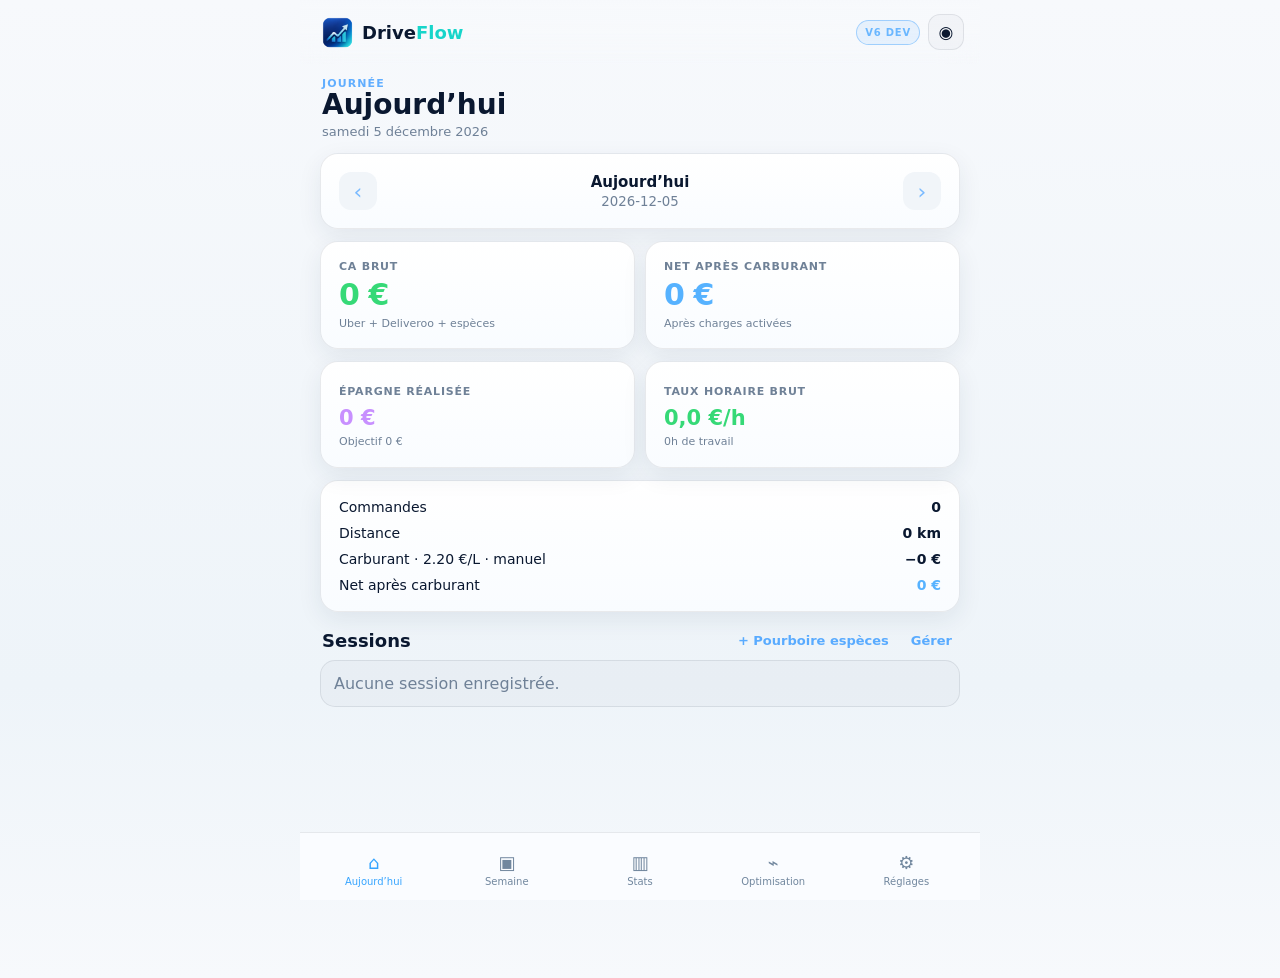
==== v6/index.html @ c8319aa7 "Wire V6 fuel source UI" ====
<!doctype html>
<html lang="fr">
<head>
  <meta charset="utf-8">
  <meta name="viewport" content="width=device-width,initial-scale=1,viewport-fit=cover">
  <meta name="theme-color" content="#07111f">
  <meta name="apple-mobile-web-app-capable" content="yes">
  <meta name="apple-mobile-web-app-status-bar-style" content="black-translucent">
  <meta name="apple-mobile-web-app-title" content="DriveFlow V6">
  <link rel="manifest" href="driveflow-v6.webmanifest">
  <link rel="apple-touch-icon" href="../driveflow-icon-180.png">
  <link rel="stylesheet" href="driveflow-v6-styles.css?v=6.0.0-dev1">
  <link rel="stylesheet" href="driveflow-v6-light.css?v=6.0.0-dev1">
  <title>DriveFlow V6</title>
</head>
<body>
  <div id="splash" class="splash">
    <img src="../driveflow-icon-192.png" alt="">
    <strong>Drive<span>Flow</span></strong>
    <small>V6 · Intelligence locale</small>
  </div>

  <div class="app-shell">
    <header class="app-header">
      <button id="brandHome" class="brand" aria-label="Aujourd'hui">
        <img src="../driveflow-icon-192.png" alt="">
        <span>Drive<strong>Flow</strong></span>
      </button>
      <div class="header-actions">
        <span id="devBadge" class="dev-badge">V6 DEV</span>
        <button id="privacyBtn" class="icon-button" aria-label="Masquer les montants">◉</button>
      </div>
    </header>

    <main>
      <section id="todayView" class="view active" data-view="today"></section>
      <section id="weekView" class="view" data-view="week"></section>
      <section id="statsView" class="view" data-view="stats"></section>
      <section id="optimizationView" class="view" data-view="optimization"></section>
      <section id="settingsView" class="view" data-view="settings"></section>
    </main>

    <nav class="bottom-nav" aria-label="Navigation principale">
      <button class="active" data-nav="today"><span>⌂</span><small>Aujourd’hui</small></button>
      <button data-nav="week"><span>▣</span><small>Semaine</small></button>
      <button data-nav="stats"><span>▥</span><small>Stats</small></button>
      <button data-nav="optimization"><span>⌁</span><small>Optimisation</small></button>
      <button data-nav="settings"><span>⚙</span><small>Réglages</small></button>
    </nav>
  </div>

  <div id="sheetBackdrop" class="sheet-backdrop" hidden></div>
  <section id="sheet" class="sheet" hidden aria-modal="true" role="dialog">
    <div class="sheet-handle"></div>
    <div id="sheetContent"></div>
  </section>
  <div id="toast" class="toast" hidden></div>

  <script src="driveflow-v6-core.js?v=6.0.0-dev1"></script>
  <script src="driveflow-v6-migration.js?v=6.0.0-dev1"></script>
  <script src="driveflow-v6-weather.js?v=6.0.0-dev1"></script>
  <script src="driveflow-v6-intelligence.js?v=6.0.0-dev1"></script>
  <script src="driveflow-v6-planner.js?v=6.0.0-dev1"></script>
  <script src="driveflow-v6-backtest.js?v=6.0.0-dev1"></script>
  <script src="driveflow-v6-io.js?v=6.0.0-dev1"></script>
  <script src="driveflow-v6-data.js?v=6.0.0-dev1"></script>
  <script src="driveflow-v6-persistence.js?v=6.0.0-dev1"></script>
  <script src="driveflow-v6-fuel.js?v=6.0.0-dev1"></script>
  <script src="driveflow-v6-data-integrity.js?v=6.0.0-dev1"></script>
  <script src="driveflow-v6-weather-validation.js?v=6.0.0-dev1"></script>
  <script src="driveflow-v6-app.js?v=6.0.0-dev1"></script>
  <script src="driveflow-v6-ui-guards.js?v=6.0.0-dev1"></script>
  <script src="driveflow-v6-write-ui.js?v=6.0.0-dev1"></script>
  <script src="driveflow-v6-classifier-ui.js?v=6.0.0-dev1"></script>
  <script src="driveflow-v6-analytics-ui.js?v=6.0.0-dev1"></script>
  <script src="driveflow-v6-fuel-ui.js?v=6.0.0-dev1"></script>
</body>
</html>
---- v6/driveflow-v6-styles.css ----
:root{color-scheme:dark;--bg:#07111f;--bg2:#0a1626;--card:#0e1b2c;--card2:#122238;--line:rgba(255,255,255,.08);--text:#f7fbff;--muted:#8fa3ba;--blue:#1d8fff;--green:#36d977;--purple:#b56cff;--amber:#ffb74a;--red:#ff6a72;--shadow:0 10px 30px rgba(0,0,0,.24);--radius:18px;--safe-bottom:env(safe-area-inset-bottom,0px)}
*{box-sizing:border-box;-webkit-tap-highlight-color:transparent}html,body{margin:0;min-height:100%;background:linear-gradient(180deg,#07111f,#081321 60%,#07101c);color:var(--text);font-family:-apple-system,BlinkMacSystemFont,"SF Pro Display","SF Pro Text",Inter,system-ui,sans-serif;overscroll-behavior:none;touch-action:pan-x pan-y}button,input,select{font:inherit;color:inherit}button{border:0;background:none}body{padding:env(safe-area-inset-top,0) 0 calc(78px + var(--safe-bottom));overflow-x:hidden}.app-shell{width:min(100%,680px);margin:0 auto;min-height:100vh}.app-header{height:64px;padding:10px 16px;display:flex;align-items:center;justify-content:space-between;position:sticky;top:0;z-index:20;background:linear-gradient(180deg,rgba(7,17,31,.98),rgba(7,17,31,.9),rgba(7,17,31,0));backdrop-filter:blur(18px)}.brand{display:flex;align-items:center;gap:9px;color:#fff;font-weight:800;font-size:18px}.brand img{width:31px;height:31px;border-radius:8px}.brand strong{color:#17d5ca}.header-actions{display:flex;align-items:center;gap:8px}.dev-badge{font-size:10px;font-weight:800;letter-spacing:.08em;color:#6ab7ff;border:1px solid rgba(29,143,255,.35);background:rgba(29,143,255,.08);border-radius:999px;padding:6px 8px}.icon-button{width:36px;height:36px;border-radius:12px;border:1px solid var(--line);background:rgba(255,255,255,.04);font-size:17px}.view{display:none;padding:4px 14px 24px}.view.active{display:block}.page-head{display:flex;align-items:flex-end;justify-content:space-between;margin:4px 2px 14px}.page-head h1{font-size:28px;line-height:1;margin:0 0 5px}.page-head p{margin:0;color:var(--muted);font-size:13px}.eyebrow{font-size:11px;text-transform:uppercase;letter-spacing:.1em;font-weight:800;color:#61aeff}.card{background:linear-gradient(180deg,rgba(18,34,56,.92),rgba(12,27,45,.96));border:1px solid var(--line);border-radius:var(--radius);box-shadow:var(--shadow);padding:15px;margin-bottom:12px}.subtle-card{background:rgba(255,255,255,.025);border:1px solid var(--line);border-radius:15px;padding:13px}.hero-grid,.metric-grid,.two-grid{display:grid;grid-template-columns:1fr 1fr;gap:10px}.hero-metric{min-height:108px;display:flex;flex-direction:column;justify-content:space-between}.label{font-size:11px;text-transform:uppercase;letter-spacing:.07em;color:var(--muted);font-weight:750}.value{font-size:30px;letter-spacing:-.03em;font-weight:850;line-height:1.05}.value.small{font-size:23px}.green{color:var(--green)}.blue{color:#56b2ff}.purple{color:#c890ff}.amber{color:var(--amber)}.muted{color:var(--muted)}.tiny{font-size:11px;color:var(--muted)}.money.hidden-money{filter:blur(8px);user-select:none}.metric-card{min-height:87px}.metric-card strong{display:block;margin-top:7px;font-size:21px}.section-title{display:flex;align-items:center;justify-content:space-between;margin:18px 2px 9px}.section-title h2{font-size:18px;margin:0}.section-title button,.link-button{color:#59abff;font-size:13px;font-weight:650}.row{display:flex;align-items:center;justify-content:space-between;gap:12px}.stack{display:flex;flex-direction:column;gap:4px}.divider{height:1px;background:var(--line);margin:12px 0}.chips{display:flex;gap:7px;overflow-x:auto;padding-bottom:2px;scrollbar-width:none}.chips::-webkit-scrollbar{display:none}.chip{white-space:nowrap;border:1px solid var(--line);background:rgba(255,255,255,.035);color:var(--muted);border-radius:999px;padding:8px 12px;font-size:12px;font-weight:700}.chip.active{background:rgba(29,143,255,.18);border-color:rgba(29,143,255,.65);color:#82c7ff}.segmented{display:grid;grid-auto-flow:column;grid-auto-columns:1fr;gap:3px;background:rgba(0,0,0,.22);border:1px solid var(--line);border-radius:12px;padding:3px}.segmented button{padding:9px 8px;border-radius:9px;color:var(--muted);font-size:12px;font-weight:700}.segmented button.active{background:#166fd0;color:#fff;box-shadow:0 4px 14px rgba(29,143,255,.25)}.date-nav{display:flex;align-items:center;justify-content:space-between}.date-nav button{width:38px;height:38px;border-radius:12px;background:rgba(255,255,255,.04);color:#7abaff;font-size:22px}.date-nav .date-center{flex:1;text-align:center}.date-nav .date-center strong{display:block;font-size:15px}.date-nav .date-center small{color:var(--muted)}.breakdown{display:grid;gap:10px}.breakdown .line{display:flex;justify-content:space-between;align-items:center;font-size:14px}.breakdown .line strong{font-size:14px}.progress{height:8px;border-radius:999px;background:rgba(255,255,255,.07);overflow:hidden}.progress>div{height:100%;border-radius:inherit;background:linear-gradient(90deg,#9b5cff,#d694ff)}.badge{display:inline-flex;align-items:center;gap:5px;border-radius:999px;padding:5px 8px;font-size:10px;font-weight:800}.badge.high{color:#62ee96;background:rgba(54,217,119,.1)}.badge.medium{color:#ffd173;background:rgba(255,183,74,.1)}.badge.low{color:#ff9c75;background:rgba(255,106,114,.1)}.badge.insufficient{color:#9aacc0;background:rgba(143,163,186,.1)}.session-list,.slot-list,.insight-list,.plan-list{display:grid;gap:9px}.session-row,.slot-row,.insight-row,.plan-row{border:1px solid var(--line);background:rgba(255,255,255,.025);border-radius:14px;padding:12px}.session-row .top,.slot-row .top,.plan-row .top{display:flex;justify-content:space-between;align-items:flex-start;gap:10px}.session-row strong,.slot-row strong,.plan-row strong{font-size:15px}.session-row .meta,.slot-row .meta,.plan-row .meta{margin-top:6px;color:var(--muted);font-size:12px;display:flex;gap:9px;flex-wrap:wrap}.big-callout{border:1px solid rgba(29,143,255,.3);background:linear-gradient(135deg,rgba(29,143,255,.14),rgba(75,57,170,.08));border-radius:18px;padding:16px}.big-callout strong{font-size:18px}.big-callout p{color:var(--muted);font-size:13px;line-height:1.45;margin:8px 0 0}.primary{width:100%;background:linear-gradient(180deg,#178cf4,#0f72cf);border:1px solid rgba(255,255,255,.12);border-radius:13px;padding:13px 14px;font-weight:800;box-shadow:0 8px 22px rgba(0,97,200,.22)}.secondary{width:100%;border:1px solid var(--line);background:rgba(255,255,255,.04);border-radius:13px;padding:12px 14px;font-weight:700}.danger{color:#ff8a8f}.field{display:grid;gap:7px;margin-bottom:12px}.field label{font-size:12px;color:var(--muted);font-weight:700}.field input,.field select{width:100%;border:1px solid var(--line);background:#0b1727;border-radius:12px;padding:12px 12px;outline:none}.field input:focus,.field select:focus{border-color:rgba(29,143,255,.7)}.inline-fields{display:grid;grid-template-columns:1fr 1fr;gap:10px}.toggle{appearance:none;width:45px;height:26px;border-radius:999px;background:#344256;position:relative;transition:.2s}.toggle:after{content:"";position:absolute;top:3px;left:3px;width:20px;height:20px;border-radius:50%;background:#fff;transition:.2s}.toggle:checked{background:#1a9c55}.toggle:checked:after{transform:translateX(19px)}.settings-list{overflow:hidden;padding:0}.settings-row{display:flex;align-items:center;justify-content:space-between;gap:12px;padding:14px 15px;border-bottom:1px solid var(--line)}.settings-row:last-child{border-bottom:0}.settings-row .desc{font-size:11px;color:var(--muted);margin-top:3px}.settings-row select,.settings-row input[type=number]{max-width:150px;text-align:right;border:0;background:rgba(255,255,255,.04);padding:8px;border-radius:9px}.weather-strip{display:grid;grid-template-columns:repeat(4,1fr);gap:8px}.weather-day{text-align:center;border:1px solid var(--line);border-radius:12px;padding:9px 4px}.weather-day strong{display:block;font-size:12px}.weather-day span{font-size:19px;display:block;margin:5px}.weather-day small{color:var(--muted);font-size:9px}.heatmap{display:grid;grid-template-columns:42px repeat(4,1fr);gap:4px;font-size:9px}.heatmap .h,.heatmap .d{display:flex;align-items:center;justify-content:center;color:var(--muted);min-height:27px}.heatmap .cell{min-height:30px;border-radius:7px;background:rgba(143,163,186,.12);display:flex;align-items:center;justify-content:center;font-weight:800}.heatmap .c1{background:rgba(255,106,114,.22);color:#ff9b9f}.heatmap .c2{background:rgba(255,183,74,.2);color:#ffd281}.heatmap .c3{background:rgba(54,217,119,.16);color:#75eea4}.heatmap .c4{background:rgba(54,217,119,.3);color:#99ffc0}.mini-chart{height:120px;display:flex;align-items:flex-end;gap:5px;padding-top:15px}.mini-chart .bar{flex:1;min-width:8px;border-radius:6px 6px 2px 2px;background:linear-gradient(180deg,#28df7e,#147f4d);position:relative}.mini-chart .bar.net{background:linear-gradient(180deg,#4db3ff,#1d71bb)}.mini-chart .bar.urssaf{background:linear-gradient(180deg,#cf8cff,#864ac4)}.chart-labels{display:grid;grid-template-columns:repeat(7,1fr);gap:4px;text-align:center;color:var(--muted);font-size:9px;margin-top:5px}.sparkline{height:52px;display:flex;align-items:flex-end;gap:3px}.sparkline i{display:block;flex:1;min-width:2px;border-radius:4px;background:#37d978}.bottom-nav{position:fixed;z-index:30;left:50%;bottom:0;transform:translateX(-50%);width:min(100%,680px);height:calc(68px + var(--safe-bottom));padding:5px 7px var(--safe-bottom);display:grid;grid-template-columns:repeat(5,1fr);background:rgba(7,17,31,.94);border-top:1px solid var(--line);backdrop-filter:blur(22px)}.bottom-nav button{display:flex;flex-direction:column;align-items:center;justify-content:center;color:#71879e;gap:3px}.bottom-nav span{font-size:18px}.bottom-nav small{font-size:9px}.bottom-nav button.active{color:#35a4ff}.sheet-backdrop{position:fixed;inset:0;z-index:60;background:rgba(0,0,0,.5);backdrop-filter:blur(3px)}.sheet{position:fixed;left:50%;bottom:0;z-index:61;width:min(100%,680px);max-height:88vh;overflow:auto;transform:translateX(-50%);background:#0b1727;border:1px solid var(--line);border-bottom:0;border-radius:24px 24px 0 0;padding:8px 16px calc(20px + var(--safe-bottom));box-shadow:0 -20px 50px rgba(0,0,0,.4)}.sheet-handle{width:42px;height:5px;border-radius:999px;background:#45566a;margin:0 auto 14px}.sheet h2{margin:0 0 4px}.sheet .sheet-sub{color:var(--muted);font-size:12px;margin-bottom:16px}.toast{position:fixed;z-index:80;left:50%;bottom:calc(82px + var(--safe-bottom));transform:translateX(-50%);background:#18283c;border:1px solid var(--line);border-radius:999px;padding:10px 15px;box-shadow:var(--shadow);font-size:12px}.splash{position:fixed;inset:0;z-index:100;background:#07111f;display:flex;flex-direction:column;align-items:center;justify-content:center;transition:opacity .28s,visibility .28s}.splash img{width:78px;height:78px;border-radius:20px;box-shadow:0 16px 40px rgba(0,118,255,.28)}.splash strong{font-size:29px;margin-top:14px}.splash strong span{color:#13d1ca}.splash small{color:var(--muted);margin-top:7px}.splash.hide{opacity:0;visibility:hidden;pointer-events:none}@media(min-width:600px){.view{padding-left:20px;padding-right:20px}.card{padding:18px}.bottom-nav small{font-size:10px}}@media(prefers-reduced-motion:reduce){*{scroll-behavior:auto!important;transition:none!important}}
---- v6/driveflow-v6-light.css ----
html.light{color-scheme:light;--bg:#f5f8fc;--bg2:#eef3f8;--card:#ffffff;--card2:#f8fbff;--line:rgba(11,30,52,.09);--text:#0a1830;--muted:#6f8197;--shadow:0 8px 24px rgba(31,55,80,.08)}html.light body{background:linear-gradient(180deg,#f7f9fc,#eef4f9 70%,#f7f9fc);color:var(--text)}html.light .app-header{background:linear-gradient(180deg,rgba(247,249,252,.98),rgba(247,249,252,.92),rgba(247,249,252,0))}html.light .brand{color:#0a1830}html.light .icon-button,html.light .chip,html.light .subtle-card,html.light .session-row,html.light .slot-row,html.light .insight-row,html.light .plan-row{background:rgba(12,34,60,.025)}html.light .card{background:linear-gradient(180deg,rgba(255,255,255,.98),rgba(249,252,255,.98))}html.light .field input,html.light .field select{background:#f5f8fb;color:#10223a}html.light .segmented{background:#edf2f7}html.light .settings-row select,html.light .settings-row input[type=number]{background:#f3f6fa;color:#10223a}html.light .bottom-nav{background:rgba(250,252,255,.94)}html.light .sheet{background:#f9fbfd;color:#0a1830}html.light .sheet-backdrop{background:rgba(9,22,37,.3)}html.light .toast{background:#fff;color:#10223a}html.light .splash{background:#f5f8fc;color:#0a1830}html.light .date-nav button{background:#f1f5f9}
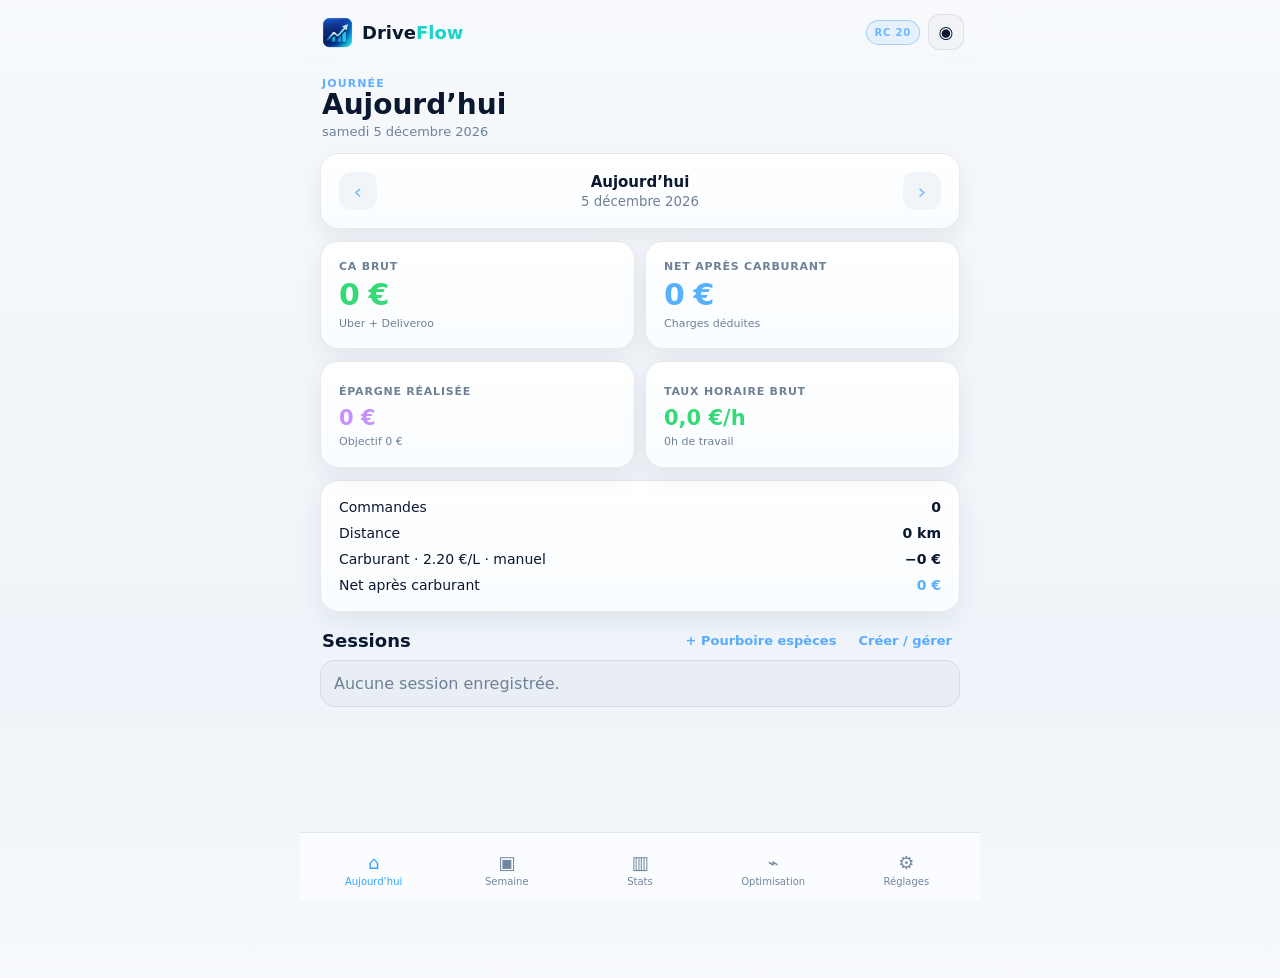
==== commit 444662f4: "Load live review V6 modules" ====
--- a/v6/index.html
+++ b/v6/index.html
@@ -9,8 +9,8 @@
   <meta name="apple-mobile-web-app-title" content="DriveFlow V6">
   <link rel="manifest" href="driveflow-v6.webmanifest">
   <link rel="apple-touch-icon" href="../driveflow-icon-180.png">
-  <link rel="stylesheet" href="driveflow-v6-styles.css?v=6.0.0-dev1">
-  <link rel="stylesheet" href="driveflow-v6-light.css?v=6.0.0-dev1">
+  <link rel="stylesheet" href="driveflow-v6-styles.css?v=6.0.0-dev2">
+  <link rel="stylesheet" href="driveflow-v6-light.css?v=6.0.0-dev2">
   <title>DriveFlow V6</title>
 </head>
 <body>
@@ -27,7 +27,7 @@
         <span>Drive<strong>Flow</strong></span>
       </button>
       <div class="header-actions">
-        <span id="devBadge" class="dev-badge">V6 DEV</span>
+        <span id="devBadge" class="dev-badge">RC 20</span>
         <button id="privacyBtn" class="icon-button" aria-label="Masquer les montants">◉</button>
       </div>
     </header>
@@ -56,23 +56,32 @@
   </section>
   <div id="toast" class="toast" hidden></div>
 
-  <script src="driveflow-v6-core.js?v=6.0.0-dev1"></script>
-  <script src="driveflow-v6-migration.js?v=6.0.0-dev1"></script>
-  <script src="driveflow-v6-weather.js?v=6.0.0-dev1"></script>
-  <script src="driveflow-v6-intelligence.js?v=6.0.0-dev1"></script>
-  <script src="driveflow-v6-planner.js?v=6.0.0-dev1"></script>
-  <script src="driveflow-v6-backtest.js?v=6.0.0-dev1"></script>
-  <script src="driveflow-v6-io.js?v=6.0.0-dev1"></script>
-  <script src="driveflow-v6-data.js?v=6.0.0-dev1"></script>
-  <script src="driveflow-v6-persistence.js?v=6.0.0-dev1"></script>
-  <script src="driveflow-v6-fuel.js?v=6.0.0-dev1"></script>
-  <script src="driveflow-v6-data-integrity.js?v=6.0.0-dev1"></script>
-  <script src="driveflow-v6-weather-validation.js?v=6.0.0-dev1"></script>
-  <script src="driveflow-v6-app.js?v=6.0.0-dev1"></script>
-  <script src="driveflow-v6-ui-guards.js?v=6.0.0-dev1"></script>
-  <script src="driveflow-v6-write-ui.js?v=6.0.0-dev1"></script>
-  <script src="driveflow-v6-classifier-ui.js?v=6.0.0-dev1"></script>
-  <script src="driveflow-v6-analytics-ui.js?v=6.0.0-dev1"></script>
-  <script src="driveflow-v6-fuel-ui.js?v=6.0.0-dev1"></script>
+  <script src="driveflow-v6-core.js?v=6.0.0-dev2"></script>
+  <script src="driveflow-v6-migration.js?v=6.0.0-dev2"></script>
+  <script src="driveflow-v6-weather.js?v=6.0.0-dev2"></script>
+  <script src="driveflow-v6-intelligence.js?v=6.0.0-dev2"></script>
+  <script src="driveflow-v6-planner.js?v=6.0.0-dev2"></script>
+  <script src="driveflow-v6-intelligence-policy.js?v=6.0.0-dev2"></script>
+  <script src="driveflow-v6-backtest.js?v=6.0.0-dev2"></script>
+  <script src="driveflow-v6-io.js?v=6.0.0-dev2"></script>
+  <script src="driveflow-v6-backup-compat.js?v=6.0.0-dev2"></script>
+  <script src="driveflow-v6-data.js?v=6.0.0-dev2"></script>
+  <script src="driveflow-v6-persistence.js?v=6.0.0-dev2"></script>
+  <script src="driveflow-v6-fuel.js?v=6.0.0-dev2"></script>
+  <script src="driveflow-v6-data-integrity.js?v=6.0.0-dev2"></script>
+  <script src="driveflow-v6-savings-compat.js?v=6.0.0-dev2"></script>
+  <script src="driveflow-v6-weather-validation.js?v=6.0.0-dev2"></script>
+  <script src="driveflow-v6-app.js?v=6.0.0-dev2"></script>
+  <script src="driveflow-v6-ui-guards.js?v=6.0.0-dev2"></script>
+  <script src="driveflow-v6-write-ui.js?v=6.0.0-dev2"></script>
+  <script src="driveflow-v6-ios-file-picker.js?v=6.0.0-dev2"></script>
+  <script src="driveflow-v6-planner-ui.js?v=6.0.0-dev2"></script>
+  <script src="driveflow-v6-weather-forecast-ui.js?v=6.0.0-dev3"></script>
+  <script src="driveflow-v6-classifier-ui.js?v=6.0.0-dev2"></script>
+  <script src="driveflow-v6-analytics-ui.js?v=6.0.0-dev2"></script>
+  <script src="driveflow-v6-fuel-ui.js?v=6.0.0-dev2"></script>
+  <script src="driveflow-v6-ux-polish.js?v=6.0.0-dev4"></script>
+  <script src="driveflow-v6-review-rules.js?v=6.0.0-dev5"></script>
+  <script src="driveflow-v6-live-review.js?v=6.0.0-dev5"></script>
 </body>
 </html>
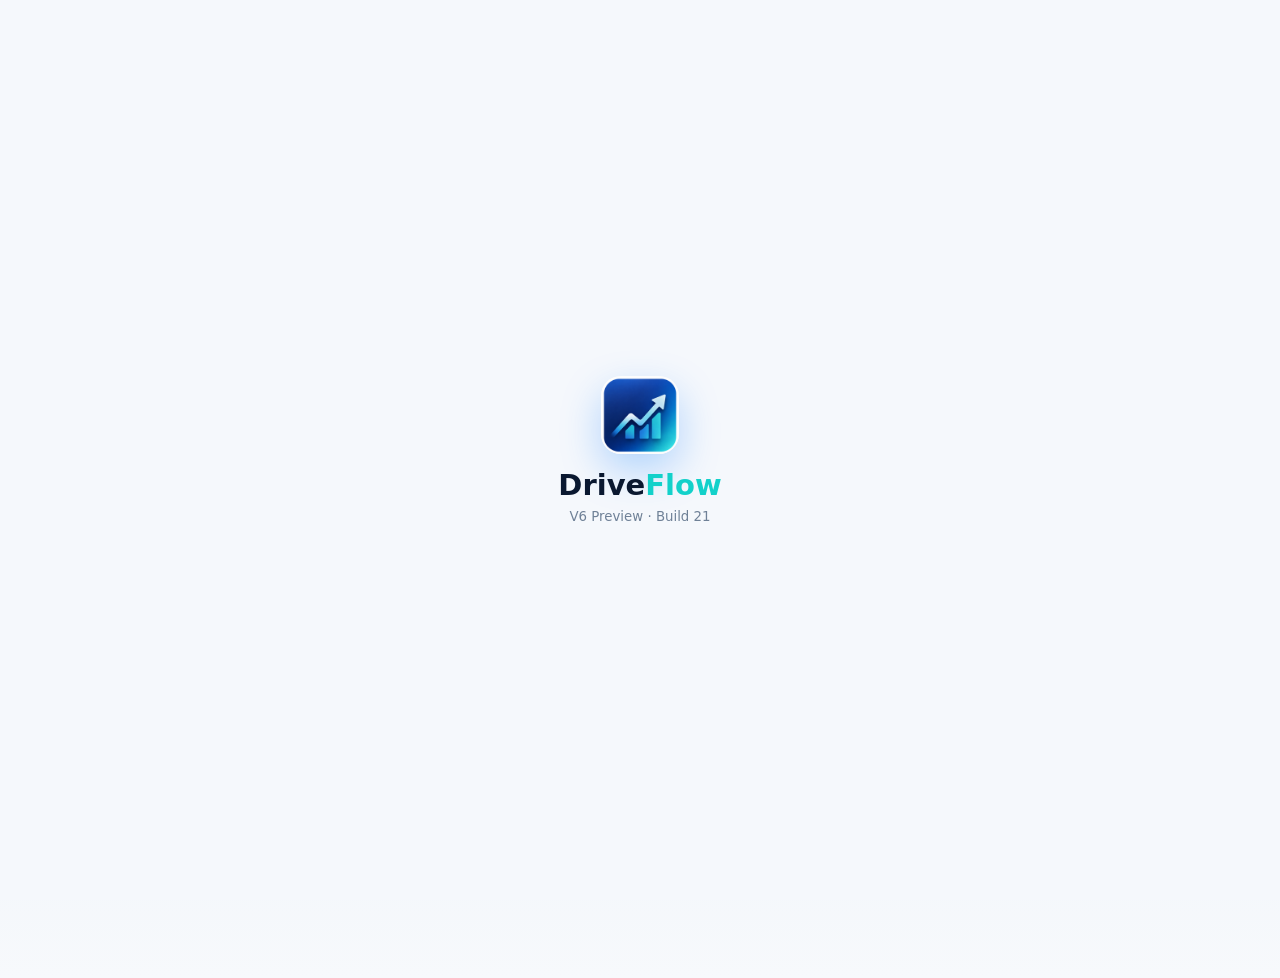
==== commit edd9abed: "Wire Build 21 review module" ====
--- a/v6/index.html
+++ b/v6/index.html
@@ -17,7 +17,7 @@
   <div id="splash" class="splash">
     <img src="../driveflow-icon-192.png" alt="">
     <strong>Drive<span>Flow</span></strong>
-    <small>V6 · Intelligence locale</small>
+    <small>V6 Preview · Build 21</small>
   </div>
 
   <div class="app-shell">
@@ -27,7 +27,7 @@
         <span>Drive<strong>Flow</strong></span>
       </button>
       <div class="header-actions">
-        <span id="devBadge" class="dev-badge">RC 20</span>
+        <span id="devBadge" class="dev-badge">RC 21</span>
         <button id="privacyBtn" class="icon-button" aria-label="Masquer les montants">◉</button>
       </div>
     </header>
@@ -81,7 +81,8 @@
   <script src="driveflow-v6-analytics-ui.js?v=6.0.0-dev2"></script>
   <script src="driveflow-v6-fuel-ui.js?v=6.0.0-dev2"></script>
   <script src="driveflow-v6-ux-polish.js?v=6.0.0-dev4"></script>
-  <script src="driveflow-v6-review-rules.js?v=6.0.0-dev5"></script>
+  <script src="driveflow-v6-review-rules.js?v=6.0.0-dev6"></script>
   <script src="driveflow-v6-live-review.js?v=6.0.0-dev5"></script>
+  <script src="driveflow-v6-build21.js?v=6.0.0-dev6"></script>
 </body>
 </html>
